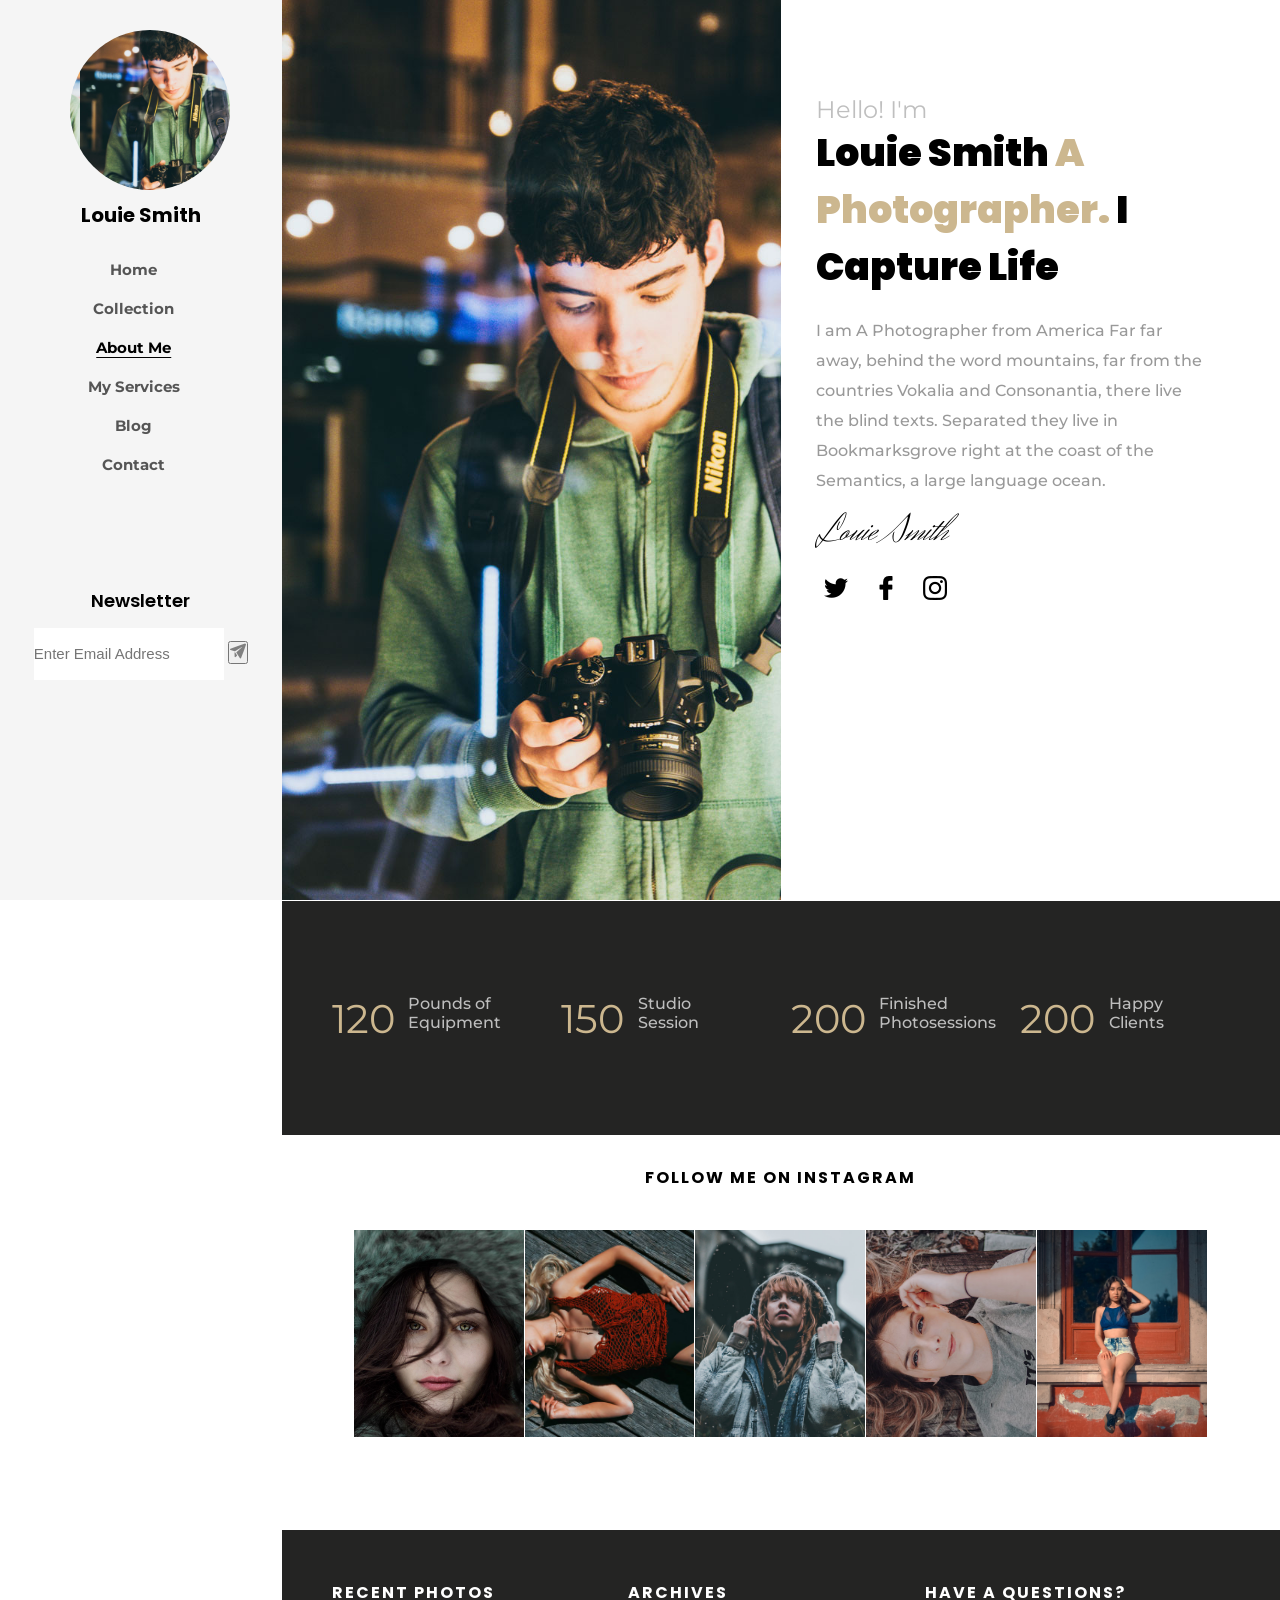
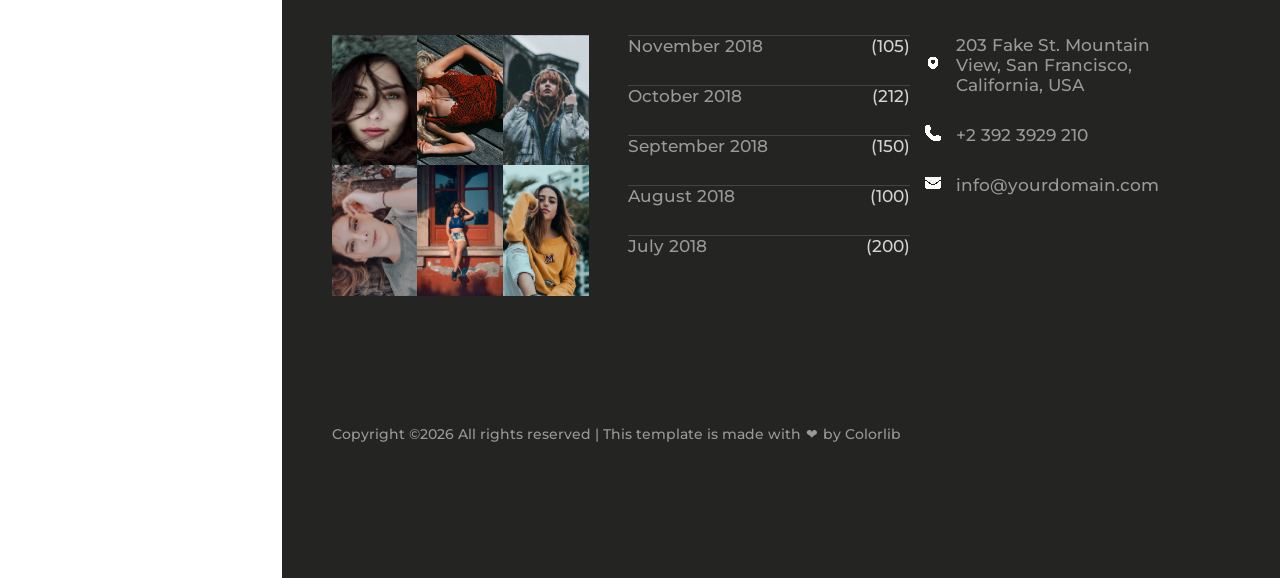
==== aboutme.html @ a9728c2d "first commit" ====
<!DOCTYPE html>
<html lang="en">

<head>
    <link rel="preconnect" href="https://fonts.googleapis.com">
    <link rel="preconnect" href="https://fonts.gstatic.com" crossorigin>
    <link href="https://fonts.googleapis.com/css2?family=Herr+Von+Muellerhoff&display=swap" rel="stylesheet">
    <link rel="preconnect" href="https://fonts.googleapis.com">
    <link rel="preconnect" href="https://fonts.gstatic.com" crossorigin>
    <link href="https://fonts.googleapis.com/css2?family=Montserrat:ital,wght@0,100..900;1,100..900&display=swap"
        rel="stylesheet">
    <link rel="preconnect" href="https://fonts.googleapis.com">
    <link rel="preconnect" href="https://fonts.gstatic.com" crossorigin>
    <link href="https://fonts.googleapis.com/css2?family=Poppins:wght@700&display=swap" rel="stylesheet">
    <meta charset="UTF-8">
    <meta name="viewport" content="width=device-width, initial-scale=1.0">
    <title>Document</title>
    <link rel="stylesheet" href="aboutme.css">
</head>

<body>
    <header>
        <div class="imgauth">
        </div>
        <h2 href="">Louie Smith</h2>
        <nav>
            <ul>
                <li><a class="home" href="index.html">Home</a></li>
                <li><a class="collection" href="collection.html">Collection</a></li>
                <li><a class="about" href="aboutme.html">About Me</a></li>
                <li><a class="services" href="services.html">My Services</a></li>
                <li><a class="blog" href="blog.html">Blog</a></li>
                <li><a class="contact" href="contact.html">Contact</a></li>
            </ul>

            <div class="newsle">
                <h3>Newsletter</h3>
                <form action="">
                    <input type="email" placeholder="Enter Email Address">
                    <button type="submit"></button>
                </form>
            </div>
        </nav>
    </header>
    <div class="content">
        <section>
            <div class="imglouie">
            </div>
            <div class="textlouie">
                <h2>Hello! I'm</h2>
                <h1>Louie Smith <span class="h1a">A Photographer.</span> I Capture Life</h1>
                <p>I am A Photographer from America Far far away, behind the word mountains, far from the countries
                    Vokalia and Consonantia, there live the blind texts. Separated they live in Bookmarksgrove right at
                    the coast of the Semantics, a large language ocean.</p>
                <h3>Louie Smith</h3>
                <a href="#"><span class="twitter"></span>
                </a><a href="#"><span class="facebook"></span>
                </a><a href="#"><span class="instagram"></span></a>
            </div>
            <div class="numbers">
                <div class="num1">
                    <h1>120</h1>
                    <p>Pounds of Equipment</p>
                </div>
                <div class="num2">
                    <h1>150</h1>
                    <p>Studio Session</p>
                </div>
                <div class="num3">
                    <h1>200</h1>
                    <p>Finished Photosessions</p>
                </div>
                <div class="num4">
                    <h1>200</h1>
                    <p>Happy Clients</p>
                </div>
            </div>
            <div class="instaphotos">
                <h1>FOLLOW ME ON INSTAGRAM</h1>
                <div class="photos">
                    <div class="img1">
                    </div>
                    <div class="img2">
                    </div>
                    <div class="img3">
                    </div>
                    <div class="img4">
                    </div>
                    <div class="img5">
                    </div>
                </div>
            </div>
        </section>
        <footer>
            <div class="recentphotos">
                <h1>RECENT PHOTOS</h1>
                <div class="rimage1"></div>
                <div class="rimage2"></div>
                <div class="rimage3"></div>
                <div class="rimage4"></div>
                <div class="rimage5"></div>
                <div class="rimage6"></div>
            </div>
            <div class="archives">
                <h1>ARCHIVES</h1>
                <a class="nov" href="">
                    <span>November 2018</span> <span class="nb">(105)</span>
                </a>
                <a class="oct" href="">
                    <span>October 2018</span> <span class="nb">(212)</span>
                </a>
                <a class="sep" href="">
                    <span>September 2018</span> <span class="nb">(150)</span>
                </a>
                <a class="aug" href="">
                    <span>August 2018</span> <span class="nb">(100)</span>
                </a>
                <a class="jul" href="">
                    <span>July 2018</span> <span class="nb">(200)</span>
                </a>
            </div>
            <div class="havequestion">
                <h1>HAVE A QUESTIONS?</h1>
                <div class="item">
                    <span class="loc"></span>
                    <p>203 Fake St. Mountain View, San Francisco, California, USA</p>
                </div>
                <div class="item">
                    <span class="phone"></span>
                    <p>+2 392 3929 210</p>
                </div>
                <div class="item">
                    <span class="email"></span>
                    <p>info@yourdomain.com</p>
                </div>
            </div>
            <p class="copy">Copyright ©2026 All rights reserved | This template is made with <span></span> by Colorlib</p>
        </footer>
    </div>
</body>

</html>
---- aboutme.css ----
*{
    margin: 0;
    padding: 0;
    box-sizing: border-box;
}

.about{
    color: black;
    text-decoration: underline 1px solid;
    text-underline-offset: 4px;
}

body{
    display: flex;
}

ul{
    list-style: none;

}

.imgauth{
    width: 160px;
    height: 160px;
    background-image: url("/img/author.jpg");
    background-size: cover;
    border-radius: 100%;
    margin-top: 30px;
    margin-bottom: 10px;
    background-position: 10px;
    position: relative;
    left: 25%;
}

header  {
    width: 22%;
    height: 100vh;
    background-color: #F5F5F5;
    text-align: center;
    position: sticky;
    top: 0;
    float: left;
}

header h2 {
    margin-bottom: 30px;
    font-family: "Poppins", sans-serif;
    font-weight: 700;
    font-style: normal;
    font-size: 20px;
}

header li{
    margin-top: 20px;
}

header a{
    text-decoration: none;
    color: #555555;
    font-family: "Montserrat", sans-serif;
  font-optical-sizing: auto;
  font-weight: 700;
  font-style: normal;
  font-size: 15px;
    position: relative;
    transition: color 0.3s ease;
}

header a::after {
    content: '';
    position: absolute;
    bottom: -4px;
    left: 50%;
    transform: translateX(-50%);
    width: 0;
    height: 1px;
    background-color: black;
    transition: width 0.3s ease;
}

header a:hover{
    color: black;
}

header a:hover::after {
    width: 100%;
}
 
.newsle{
    margin-top: 40%;
}

.newsle h3{
    font-family: "Poppins", sans-serif;
  font-weight: 600;
  font-style: normal;
  font-size: 18px;
    margin-bottom: 5%;
}

.content{
    width: 78%;
    display: flex;
    flex-direction: column;
}

section {
    width: 100%;
    height: 170vh;
    background-color: #ffffff;
    display: flex;
    flex-wrap: wrap;
    align-content: flex-start;
    justify-content: center;
    
}

.imglouie{ 
    width: 50%;
    height: 100vh;
    background-image: url("/img/author.jpg");
    background-size: cover;
    display: flex;
}

.textlouie{
    width: 50%;
    padding: 35px;
    margin-top: 6%;
    height: 93.5vh;
}

.textlouie h1{
    font-family: "Poppins", sans-serif;
  font-weight: 900;
  font-style: normal;
  font-size: 38px;
  width: 80%;
}
.h1a {
    color: #ccb78f;
}

.textlouie h2{
    font-family: "Montserrat", sans-serif;
  font-weight: 400;
  font-style: normal;
  font-size: 24px;
  color: #bfbfbf;
}

.textlouie p{
    margin-top: 5%;
    font-size: 16px;
    color: #999;
    font-family: "Montserrat", sans-serif;
    font-weight: 500;
    font-style: normal;
    width: 90%;
    line-height: 30px;
}

.textlouie h3{
    margin-top: 2%;
    font-family: "Herr Von Muellerhoff", cursive;
  font-weight: 400;
  font-style: normal;
  font-size: 38px;
  margin-bottom: 4%;
}

a span.twitter{
    margin-left: 2%;
}

a{  
    margin-right: 5%;
    width: 50px;
    height: 50px;
    text-decoration: none;
}

.twitter::before{
    content: url("/img/twitter24.png");
    
}
.facebook::before{
    content: url("/img/logo-do-facebook24.png");
}
.instagram::before{
    content: url("/img/instagram24.png");
}

.instaphotos{
    width: 100%;
    height: 50vh;
    display: flex;
    flex-direction: column;
    align-items: center;
    justify-content: flex-start;
    margin-top: 3%;
}

.instaphotos h1{
    font-family: "Poppins", sans-serif;
    font-weight: 700;
    font-style: normal;
    font-size: 16px;
    letter-spacing: 2px;
    margin-bottom: 4%;
}

.photos{
    width: 100%;
    flex-wrap: nowrap;
    display: flex;
    align-items: center;
    justify-content: center;
}

.img1{
    background: url("/img/image_1.jpg");
    background-size: cover;
    background-position: center;
    width: 17%;
    height: 23vh;
    margin-right: 0.1%;
}

.img2{
    background: url("/img/image_2.jpg");
    background-size: cover;
    background-position: center;
    width: 17%;
    height: 23vh;
    margin-right: 0.1%;

}

.img3{
    background: url("/img/image_3.jpg");
    background-size: cover;
    background-position: center;
    width: 17%;
    height: 23vh;
    margin-right: 0.1%;
}

.img4{
    background: url("/img/image_4.jpg");
    background-size: cover;
    background-position: center;
    width: 17%;
    height: 23vh;
    margin-right: 0.1%;
}

.img5{
    background: url("/img/image_5.jpg");
    background-size: cover;
    background-position: center;
    width: 17%;
    height: 23vh;
    margin-right: 0.1%;
}

.img1:hover::after, .img2:hover::after, .img3:hover::after, .img4:hover::after, .img5:hover::after{
    content: url("/img/instagram32w.png");
    position: absolute;
    top: 50%;
    left: 50%;
    transform: translate(-50%, -50%);
    transition: 0.5s ease ;
}

.img1:hover, .img2:hover, .img3:hover, .img4:hover, .img5:hover{
    filter: brightness(80%);
    transition: filter 0.3s ease;
}

form{
    width: 224;
    height: 52px;
}

input {
    border: 0;
    width: 224;
    height: 52px;
    font-size: 15px;
}

button::before{
    border: 0;
    background-color: none;
    content: url("/img/paper-plane.png");
}

.copy{
    margin-top: 5%;
    font-family: "Montserrat", sans-serif;
    font-weight: 500;
    font-style: normal;
    font-size: 14px;
    color: #999;
    display: flex;
    align-items: end;
    width: 100%;
}

.copy span::before{
    content: "❤︎";
    margin: 0 5px;
}

footer{
    height: 72vh;
    flex-wrap: wrap;
    display: flex;
    align-items: flex-start;
    background-color: #242423;
    padding: 5%;
    width: 100%;
    box-sizing: border-box;
}
footer h1{
    width: 100%;
    margin-bottom: 10%;
    font-family: "Poppins", sans-serif;
    font-weight: 700;
    font-style: normal;
    font-size: 16px;
    letter-spacing: 2px;
    color: #ffffff;
}

.recentphotos{
    width: 30%;
    display: flex;
    flex-wrap: wrap;
}

.rimage1{
    background: url("/img/image_1.jpg");
    background-size: cover;
    background-position: center;
    width: 29%;
    height: 14.5vh;
}
.rimage2{
    background: url("/img/image_2.jpg");
    background-size: cover;
    background-position: center;
    width: 29%;
    height: 14.5vh;
}

.rimage3{
    background: url("/img/image_3.jpg");
    background-size: cover;
    background-position: center;
    width: 29%;
    height: 14.5vh;
}

.rimage4{
    background: url("/img/image_4.jpg");
    background-size: cover;
    background-position: center;
    width: 29%;
    height: 14.5vh;
}

.rimage5{
    background: url("/img/image_5.jpg");
    background-size: cover;
    background-position: center;
    width: 29%;
    height: 14.5vh;
}

.rimage6{
    background: url("/img/image_6.jpg");
    background-size: cover;
    background-position: center;
    width: 29%;
    height: 14.5vh;
}

.archives{
    display: flex;
    flex-wrap: wrap;
}

.nb{
    color: #fffc;
}

.archives a{
    color: #999;
    display: flex;
    justify-content: space-between;
    width: 100%;
    font-family: "Montserrat", sans-serif;
    font-weight: 500;
    font-style: normal;
    font-size: 17px;
    border-top: 1px solid #444;
    text-decoration: none;
}

.recentphotos,
.archives,
.havequestion{
    width: 33%;
    flex-shrink: 0;
}

.havequestion{
    display: flex;
    flex-wrap: wrap;
}


.item{
    display: flex;
    align-items: center;
    margin-bottom: 20px;
    margin-right: 10%;
}

.item span{
    margin-right: 10px;
}

.havequestion span, .havequestion p{
    color: #999;
     justify-content: space-between;
    font-family: "Montserrat", sans-serif;
    font-weight: 500;
    font-style: normal;
    font-size: 17px;
    display: flex;
    margin-bottom: 10px;
}

.numbers{
    height: 26vh;
    width: 100%;
    background-color: #242423;
    font-family: "Montserrat", sans-serif;
    font-weight: 500;
    font-style: normal;
    font-size: 17px;
    display: flex;
    align-items: center;
}

.num1, .num2, .num3, .num4{
    display: flex;
    width: 9%;
    flex-shrink: 0;
    margin-right: 14%;
}

.num1{
    margin-left: 5%;
}

.num1 h1, .num2 h1, .num3 h1, .num4 h1{
    font-family: "Montserrat", sans-serif;
    color: #ccb78f;
    font-size: 40px;
    font-weight: 400;
    margin-right: 15%;
}

.num1 p, .num2 p, .num3 p, .num4 p{
    color: #ffffffb3;
    font-family: "Montserrat", sans-serif;
    font-weight: 500;
    font-style: normal;
    font-size: 16px;
}

.loc::before{
    content: url("/img/location.png");
    margin-right: 5px;
}

.phone::before{
    content: url("/img/telephone.png");
    margin-right: 5px;
}

.email::before{
    content: url("/img/email.png");
    margin-right: 5px;
}
/*.poppins-bold {
  font-family: "Poppins", sans-serif;
  font-weight: 700;
  font-style: normal;
}
.montserrat-title {
  font-family: "Montserrat", sans-serif;
  font-optical-sizing: auto;
  font-weight: 100;
  font-style: normal;
}
.herr-von-muellerhoff-regular {
  font-family: "Herr Von Muellerhoff", cursive;
  font-weight: 400;
  font-style: normal;
}
*/
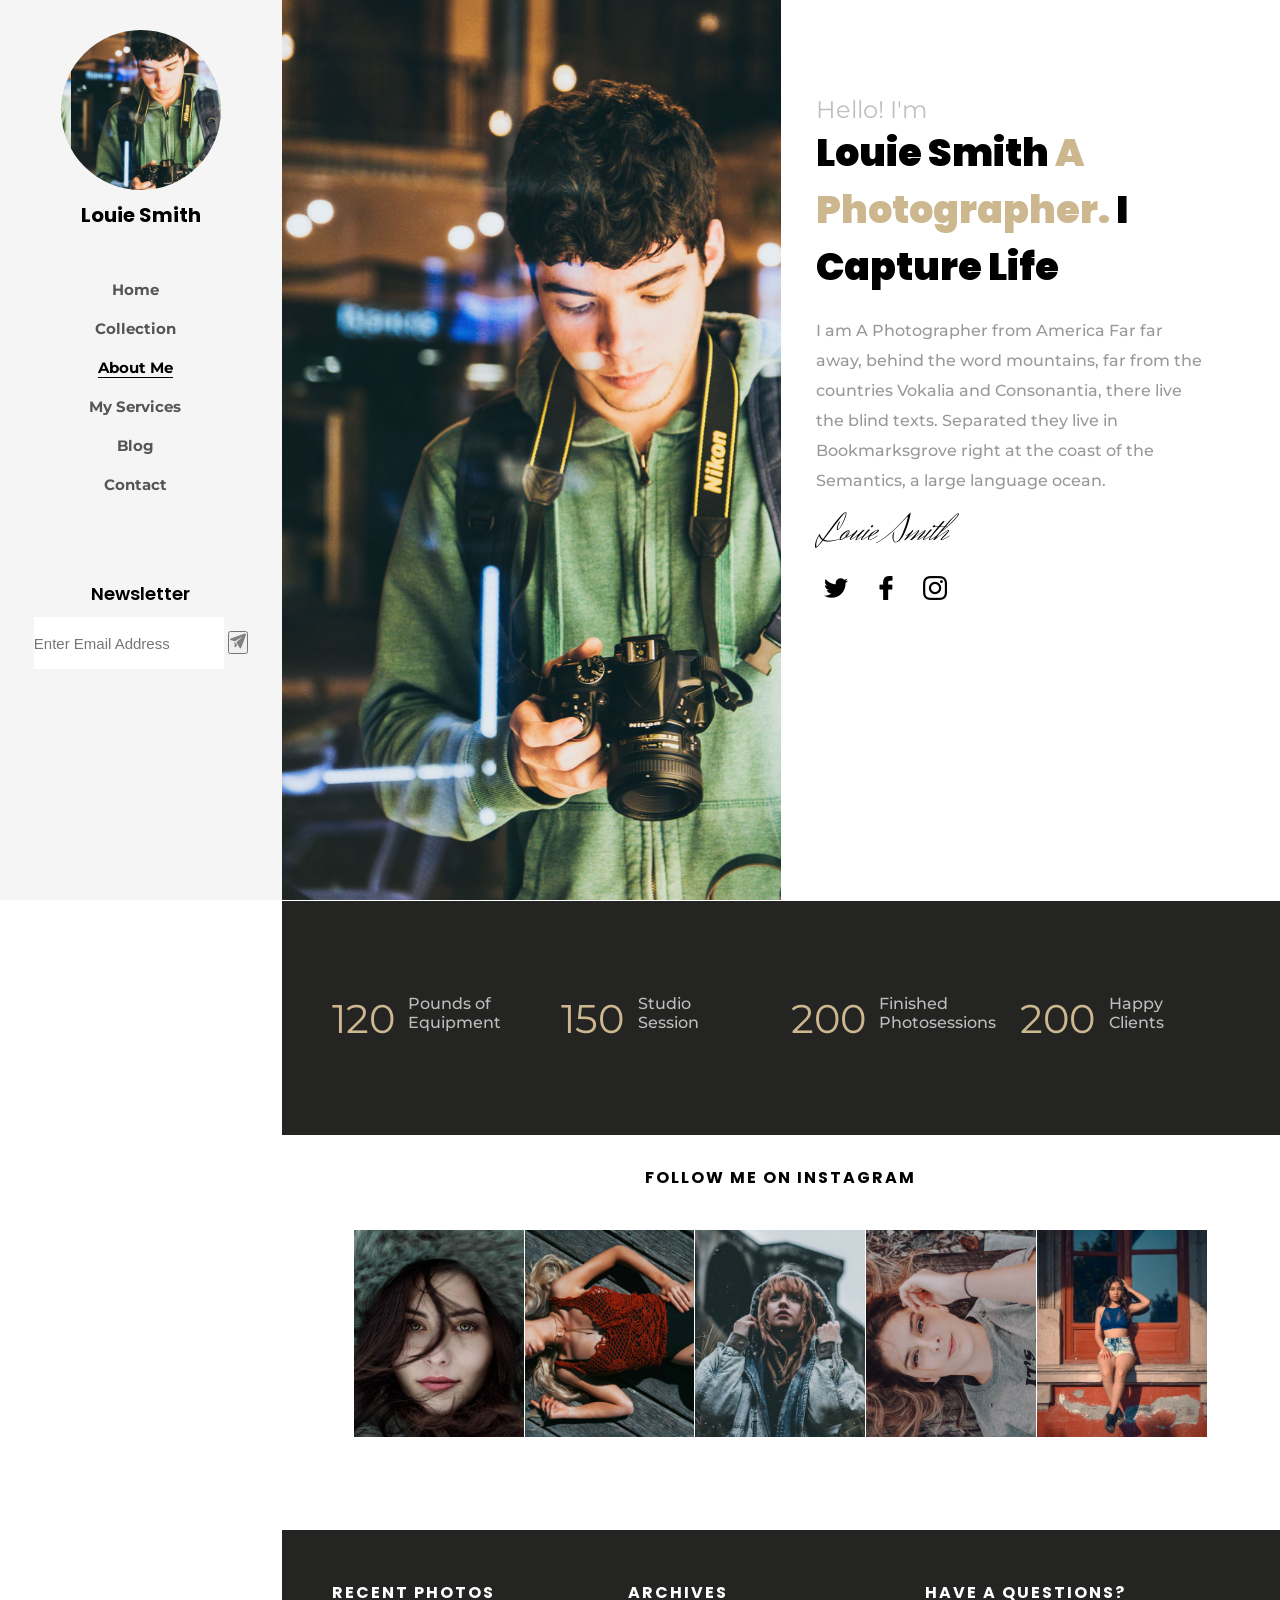
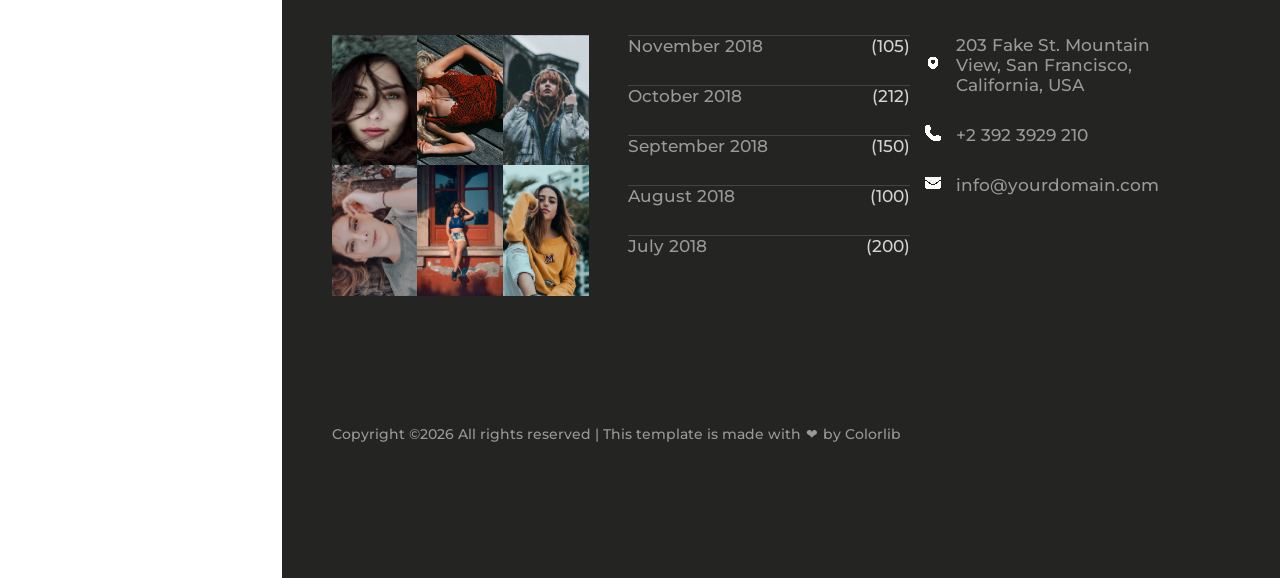
==== commit fee9b469: "add: Adicionando titulo e favicon" ====
--- a/aboutme.html
+++ b/aboutme.html
@@ -14,7 +14,8 @@
     <link href="https://fonts.googleapis.com/css2?family=Poppins:wght@700&display=swap" rel="stylesheet">
     <meta charset="UTF-8">
     <meta name="viewport" content="width=device-width, initial-scale=1.0">
-    <title>Document</title>
+    <title>Louie Smith</title>
+    <link rel="icon" href="img/mode-portrait.png" type="image/png">
     <link rel="stylesheet" href="aboutme.css">
 </head>
 
--- a/aboutme.css
+++ b/aboutme.css
@@ -19,17 +19,16 @@
 
 }
 
+
 .imgauth{
     width: 160px;
     height: 160px;
-    background-image: url("/img/author.jpg");
+    background-image: url("img/author.jpg");
     background-size: cover;
     border-radius: 100%;
     margin-top: 30px;
     margin-bottom: 10px;
     background-position: 10px;
-    position: relative;
-    left: 25%;
 }
 
 header  {
@@ -40,6 +39,9 @@
     position: sticky;
     top: 0;
     float: left;
+    display: flex;
+    flex-direction: column;
+    align-items: center;
 }
 
 header h2 {
@@ -118,7 +120,7 @@
 .imglouie{ 
     width: 50%;
     height: 100vh;
-    background-image: url("/img/author.jpg");
+    background-image: url("img/author.jpg");
     background-size: cover;
     display: flex;
 }
@@ -181,14 +183,14 @@
 }
 
 .twitter::before{
-    content: url("/img/twitter24.png");
+    content: url("img/twitter24.png");
     
 }
 .facebook::before{
-    content: url("/img/logo-do-facebook24.png");
+    content: url("img/logo-do-facebook24.png");
 }
 .instagram::before{
-    content: url("/img/instagram24.png");
+    content: url("img/instagram24.png");
 }
 
 .instaphotos{
@@ -219,7 +221,7 @@
 }
 
 .img1{
-    background: url("/img/image_1.jpg");
+    background: url("img/image_1.jpg");
     background-size: cover;
     background-position: center;
     width: 17%;
@@ -228,7 +230,7 @@
 }
 
 .img2{
-    background: url("/img/image_2.jpg");
+    background: url("img/image_2.jpg");
     background-size: cover;
     background-position: center;
     width: 17%;
@@ -238,7 +240,7 @@
 }
 
 .img3{
-    background: url("/img/image_3.jpg");
+    background: url("img/image_3.jpg");
     background-size: cover;
     background-position: center;
     width: 17%;
@@ -247,7 +249,7 @@
 }
 
 .img4{
-    background: url("/img/image_4.jpg");
+    background: url("img/image_4.jpg");
     background-size: cover;
     background-position: center;
     width: 17%;
@@ -256,7 +258,7 @@
 }
 
 .img5{
-    background: url("/img/image_5.jpg");
+    background: url("img/image_5.jpg");
     background-size: cover;
     background-position: center;
     width: 17%;
@@ -265,7 +267,7 @@
 }
 
 .img1:hover::after, .img2:hover::after, .img3:hover::after, .img4:hover::after, .img5:hover::after{
-    content: url("/img/instagram32w.png");
+    content: url("img/instagram32w.png");
     position: absolute;
     top: 50%;
     left: 50%;
@@ -293,7 +295,7 @@
 button::before{
     border: 0;
     background-color: none;
-    content: url("/img/paper-plane.png");
+    content: url("img/paper-plane.png");
 }
 
 .copy{
@@ -341,14 +343,14 @@
 }
 
 .rimage1{
-    background: url("/img/image_1.jpg");
+    background: url("img/image_1.jpg");
     background-size: cover;
     background-position: center;
     width: 29%;
     height: 14.5vh;
 }
 .rimage2{
-    background: url("/img/image_2.jpg");
+    background: url("img/image_2.jpg");
     background-size: cover;
     background-position: center;
     width: 29%;
@@ -356,7 +358,7 @@
 }
 
 .rimage3{
-    background: url("/img/image_3.jpg");
+    background: url("img/image_3.jpg");
     background-size: cover;
     background-position: center;
     width: 29%;
@@ -364,7 +366,7 @@
 }
 
 .rimage4{
-    background: url("/img/image_4.jpg");
+    background: url("img/image_4.jpg");
     background-size: cover;
     background-position: center;
     width: 29%;
@@ -372,7 +374,7 @@
 }
 
 .rimage5{
-    background: url("/img/image_5.jpg");
+    background: url("img/image_5.jpg");
     background-size: cover;
     background-position: center;
     width: 29%;
@@ -380,7 +382,7 @@
 }
 
 .rimage6{
-    background: url("/img/image_6.jpg");
+    background: url("img/image_6.jpg");
     background-size: cover;
     background-position: center;
     width: 29%;
@@ -484,17 +486,17 @@
 }
 
 .loc::before{
-    content: url("/img/location.png");
+    content: url("img/location.png");
     margin-right: 5px;
 }
 
 .phone::before{
-    content: url("/img/telephone.png");
+    content: url("img/telephone.png");
     margin-right: 5px;
 }
 
 .email::before{
-    content: url("/img/email.png");
+    content: url("img/email.png");
     margin-right: 5px;
 }
 /*.poppins-bold {
